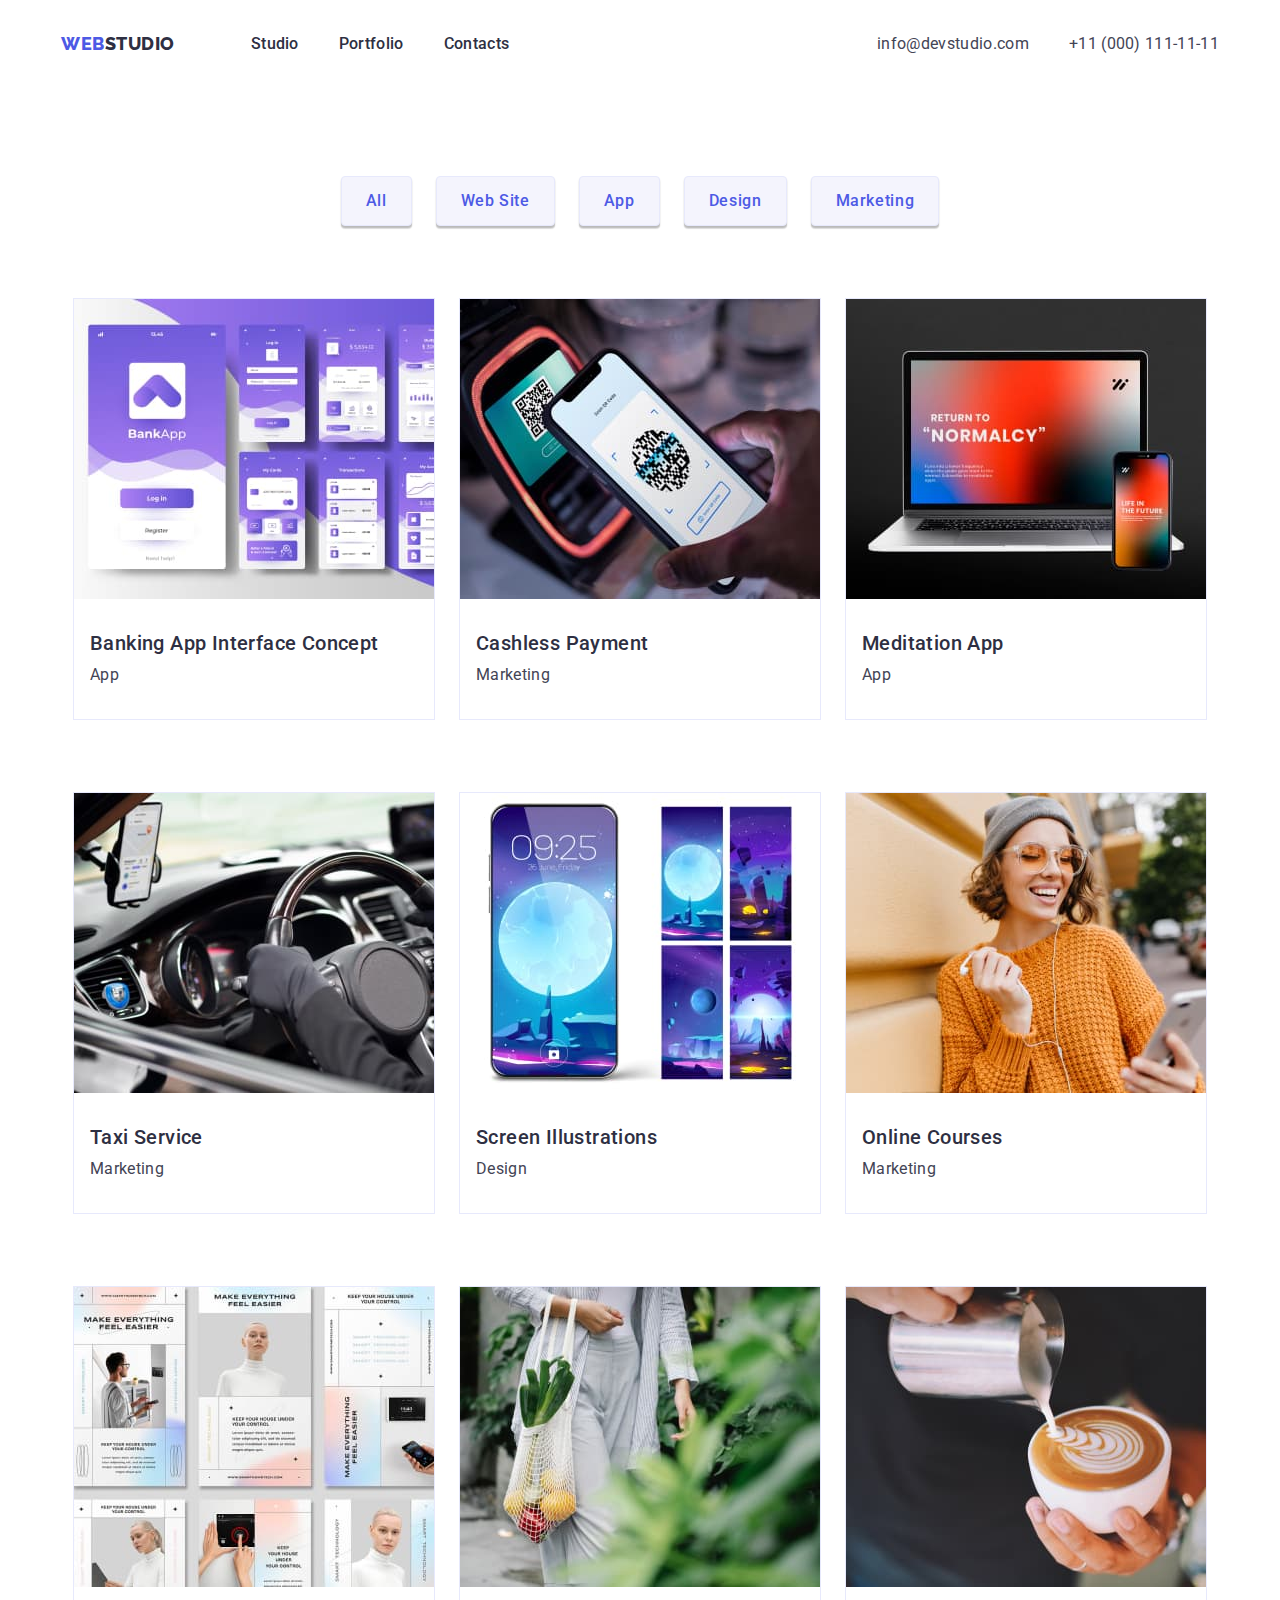
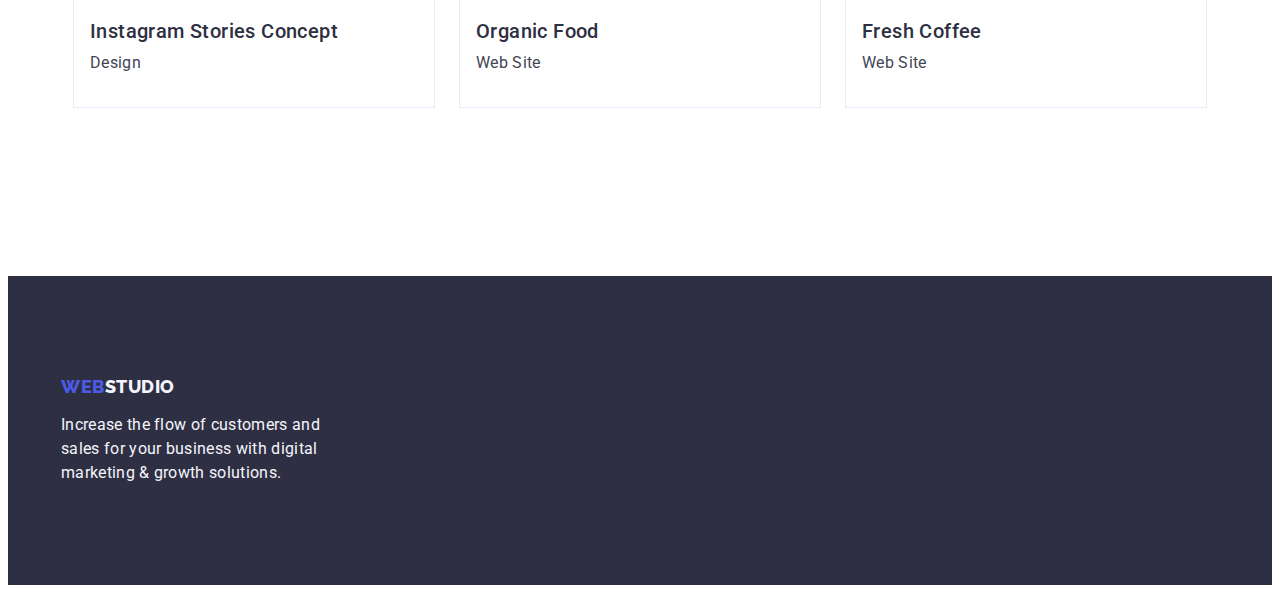
==== portfolio.html @ add3f29f "hw3.1" ====
<!DOCTYPE html>
<html lang="en">
  <head>
    <meta charset="UTF-8" />
    <meta http-equiv="X-UA-Compatible" content="IE=edge" />
    <meta name="viewport" content="width=device-width, initial-scale=1.0" />
    <title>Portfolio</title>
    <link rel="stylesheet" href="./css/styles.css" />
    <link rel="preconnect" href="https://fonts.googleapis.com" />
    <link rel="preconnect" href="https://fonts.gstatic.com" crossorigin />
    <link
      href="https://fonts.googleapis.com/css2?family=Raleway:wght@800&family=Roboto:wght@400;500;700&display=swap"
      rel="stylesheet"
    />
  </head>
  <body>
    <!--HEADER-->

    <header class="header-section">
      <div class="container header-container">
        <nav class="header-navigation">
          <a href="./index.html" class="header-logo-first link logo-title"
            >Web
            <span class="header-logo-second link logo-title">Studio</span></a
          >
          <ul class="nav-list list">
            <li class="nav-item">
              <a class="header-link link" href="./index.html">Studio</a>
            </li>
            <li class="nav-item">
              <a class="header-link link" href="./portfolio.html">Portfolio</a>
            </li>
            <li class="nav-item">
              <a class="header-link link" href="">Contacts</a>
            </li>
          </ul>
        </nav>
        <address class="address">
          <ul class="address-list list">
            <li class="address-item">
              <a class="address-link link" href="mailto:info@devstudio.com"
                >info@devstudio.com</a
              >
            </li>
            <li class="address-item">
              <a class="address-link link" href="tel:+110001111111"
                >+11 (000) 111-11-11</a
              >
            </li>
          </ul>
        </address>
      </div>
    </header>
    <main>
      <!-- MENU BUTTON -->

      <section class="section-btn">
        <div class="container btn-container">
          <h1 class="headline visually-hidden">PORTFOLIO</h1>
          <ul class="btn-list list">
            <li class="btn-item">
              <button type="button" class="btn-portfolio">All</button>
            </li>
            <li class="btn-item">
              <button type="button" class="btn-portfolio">Web Site</button>
            </li>
            <li class="btn-item">
              <button type="button" class="btn-portfolio">App</button>
            </li>
            <li class="btn-item">
              <button type="button" class="btn-portfolio">Design</button>
            </li>
            <li class="btn-item">
              <button type="button" class="btn-portfolio">Marketing</button>
            </li>
          </ul>
        </div>

        <!-- OUR GALLERY -->
        <div class="container gallery-container">
        <ul class="gallery-list list">
            <li class="gallery-item">
              <a class="gallery-link link" href=""
                ><img
                  src="./images/gallery/banking-app-interface-concept.jpg"
                  alt="App interface"
                  width="360"
                  height="300"
                />
                <h2 class="gallery-title">Banking App Interface Concept</h2>
                <p class="gallery-text">App</p></a
              >
            </li>
            <li class="gallery-item">
              <a class="gallery-link link" href=""
                ><img
                  src="./images/gallery/cashless-payment.jpg"
                  alt="Phone scans code for payment"
                  width="360"
                  height="300"
                />
                <h2 class="gallery-title">Cashless Payment</h2>
                <p class="gallery-text">Marketing</p></a
              >
            </li>
            <li class="gallery-item">
              <a class="gallery-link link" href=""
                ><img
                  src="./images/gallery/meditation-app.jpg"
                  alt="Demonstration of the application on a laptop and phone"
                  width="360"
                  height="300"
                />
                <h2 class="gallery-title">Meditation App</h2>
                <p class="gallery-text">App</p></a
              >
            </li>
            <li class="gallery-item">
              <a class="gallery-link link" href=""
                ><img
                  src="./images/gallery/taxi-service.jpg"
                  alt="Taxi driver uses app on phone"
                  width="360"
                  height="300"
                />
                <h2 class="gallery-title">Taxi Service</h2>
                <p class="gallery-text">Marketing</p></a
              >
            </li>
            <li class="gallery-item">
              <a class="gallery-link link" href=""
                ><img
                  src="./images/gallery/screen-illustrations.jpg"
                  alt="Screen illustrations"
                  width="360"
                  height="300"
                />
                <h2 class="gallery-title">Screen Illustrations</h2>
                <p class="gallery-text">Design</p></a
              >
            </li>
            <li class="gallery-item">
              <a class="gallery-link link" href=""
                ><img
                  src="./images/gallery/online-courses.jpg"
                  alt="Joyful girl watching online courses on her phone"
                  width="360"
                  height="300"
                />
                <h2 class="gallery-title">Online Courses</h2>
                <p class="gallery-text">Marketing</p></a
              >
            </li>
            <li class="gallery-item">
              <a class="gallery-link link" href=""
                ><img
                  src="./images/gallery/instagram-stories-concept.jpg"
                  alt="Concept display of instagram stories"
                  width="360"
                  height="300"
                />
                <h2 class="gallery-title">Instagram Stories Concept</h2>
                <p class="gallery-text">Design</p></a
              >
            </li>
            <li class="gallery-item">
              <a class="gallery-link link" href=""
                ><img
                  src="./images/gallery/organic-food.jpg"
                  alt="Girl carrying fresh fruit"
                  width="360"
                  height="300"
                />
                <h2 class="gallery-title">Organic Food</h2>
                <p class="gallery-text">Web Site</p></a
              >
            </li>
            <li class="gallery-item">
              <a class="gallery-link link" href=""
                ><img
                  src="./images/gallery/fresh-coffee.jpg"
                  alt="Barista creates a coffee masterpiece"
                  width="360"
                  height="300"
                />
                <h2 class="gallery-title">Fresh Coffee</h2>
                <p class="gallery-text">Web Site</p></a
              >
            </li>
          </div>
        </ul>
      </section>
    </main>

    <!--FOOTER-->

    <footer class="footer-section">
      <div class="container footer-container">
        <a href="./index.html" class="footer-logo-first link logo-title"
          >Web<span class="footer-logo-second link logo-title">Studio</span></a
        >
        <p class="footer-text">
          Increase the flow of customers and sales for your business with
          digital marketing & growth solutions.
        </p>
      </div>
    </footer>
  </body>
</html>
---- css/styles.css ----
body {
  font-family: "Roboto", sans-serif;
  color: #434455;
  background-color: #ffffff;
}

p,
h1,
h2,
h3,
h4,
h5,
h6 {
  margin: 0;
}

ul,
ol {
  margin: 0;
  padding: 0;
}

img {
  display: block;
  max-width: 100%;
  height: auto;
}

:root {
  --title-color: #2e2f42;
  --first-main-color: #4d5ae5;
  --second-main-color: #404bbf;
  --white-color: #f4f4fd;
  --tipical-line-height: 1.5;
}

.list {
  list-style: none;
}

.link {
  text-decoration: none;
}

.btn-hero {
  min-width: 169px;
  height: 56px;
  border-radius: 4px;
  display: block;
  margin-left: auto;
  margin-right: auto;

  font-family: inherit;
  font-weight: 500;
  font-size: 16px;
  line-height: var(--tipical-line-height);
  letter-spacing: 0.04em;
  color: #ffffff;
  background: var(--first-main-color);
  cursor: pointer;
  box-shadow: 0px 4px 4px rgba(0, 0, 0, 0.15);
}

.btn-hero:hover,
.btn-hero:focus {
  background: var(--second-main-color);
}

.btn-portfolio {
  border-radius: 4px;
  display: block;
  margin-left: auto;
  margin-right: auto;
  font-family: inherit;
  font-weight: 500;
  font-size: 16px;
  justify-content: center;
  align-items: center;
  padding: 12px 24px;

  line-height: var(--tipical-line-height);
  letter-spacing: 0.04em;
  color: var(--first-main-color);
  background: var(--white-color);
  cursor: pointer;
  box-shadow: 0px 3px 1px rgba(0, 0, 0, 0.1), 0px 2px 1px rgba(0, 0, 0, 0.08),
    0px 2px 2px rgba(0, 0, 0, 0.12);
  border-radius: 4px;
  border: 1px solid #e7e9fc;
}

.btn-portfolio:hover,
.btn-portfolio:focus {
  color: #ffffff;
  background: var(--second-main-color);
}

.logo-title {
  font-family: "Raleway", sans-serif;
  font-style: normal;
  font-weight: 800;
  font-size: 18px;
  line-height: 1.17;
  display: flex;
  align-items: center;
  letter-spacing: 0.03em;
  text-transform: uppercase;
}

.header-logo-first {
  color: var(--first-main-color);
}

.header-logo-second {
  color: var(--title-color);
}
.footer-logo-first {
  color: var(--first-main-color);
}
.footer-logo-second {
  color: var(--white-color);
}

.visually-hidden {
  position: absolute;
  width: 1px;
  height: 1px;
  margin: -1px;
  border: 0;
  padding: 0;
  white-space: nowrap;
  clip-path: inset(100%);
  clip: rect(0 0 0 0);
  overflow: hidden;
}

.container {
  width: 1158px;
  padding-left: 15px;
  padding-right: 15px;
  margin: 0 auto;

  /* outline: 2px solid red; */
}

/*-----HEADER-----*/

.header-section {
}

.header-container {
  display: flex;
  align-items: center;
}
.header-navigation {
  display: flex;
  align-items: center;
}
.nav-list {
  display: flex;
  align-items: center;
  margin-left: 76px;
}
.nav-item:not(:last-child) {
  margin-right: 40px;
}
.header-link {
  display: flex;
  padding-top: 24px;
  padding-bottom: 24px;

  font-weight: 500;
  line-height: var(--tipical-line-height);
  letter-spacing: 0.02em;
  color: var(--title-color);
}

.header-link:hover,
.header-link:focus {
  color: var(--second-main-color);
}
.address {
  display: flex;
  margin-left: auto;
  font-style: normal;
}
.address-list {
  display: flex;
}
.address-item:not(:last-child) {
  margin-right: 40px;
}
.address-item {
}
.address-link {
  padding-top: 24px;
  padding-bottom: 24px;

  font-family: inherit;
  font-style: normal;
  font-weight: 400;
  font-size: 16px;
  line-height: var(--tipical-line-height);
  letter-spacing: 0.02em;
  color: inherit;
}
.address-link:hover,
.address-link:focus {
  color: var(--second-main-color);
}

/*-----FOOTER-----*/

.footer-section {
  padding-top: 100px;
  padding-bottom: 100px;

  background: var(--title-color);
}
.footer-container {
  display: flex;
  flex-direction: column;
}

.footer-text {
  max-width: 264px;
  margin-top: 16px;

  line-height: var(--tipical-line-height);
  letter-spacing: 0.02em;
  color: var(--white-color);
}

/*-----HERO-----*/

.section-hero {
  padding-top: 188px;
  padding-bottom: 188px;

  align-items: center;
  background: var(--title-color);
}
.hero-container {
}

.headline {
  margin-bottom: 48px;
  margin-left: auto;
  margin-right: auto;
  max-width: 496px;

  font-size: 56px;
  line-height: 1.07;
  text-align: center;
  letter-spacing: 0.02em;
  color: #ffffff;
}

/*-----OUR PRINCIPLES AND PRIORITIES-----*/

.section-principles {
  padding-top: 120px;
}
.principles-container {
  display: flex;
}
.principles-list {
  display: flex;
  gap: 24px;
}
.principles-item {
}
.page-subtitle {
  margin-bottom: 8px;

  font-weight: 500;
  font-size: 20px;
  line-height: 1.2;
  letter-spacing: 0.02em;
  color: var(--title-color);
}

.principles-text {
  width: 264px;
  line-height: var(--tipical-line-height);
  letter-spacing: 0.02em;
}

/*-----OUR PRODUCTS-----*/

.product-section {
  padding-top: 120px;
  padding-bottom: 120px;
}
.product-container {
}
.body-title {
  margin-bottom: 72px;

  font-size: 36px;
  line-height: 1.11;
  text-align: center;
  letter-spacing: 0.02em;
  text-transform: capitalize;
  color: var(--title-color);
}
.product-list {
  display: flex;
  gap: 24px;
}
.product-item {
  width: calc((100% - 48px) / 3);
}

/*-----OUR TEAM-----*/

.team-section {
  padding-top: 120px;
  padding-bottom: 120px;

  background: var(--white-color);
}
.team-container {
}

.team-list {
  display: flex;
  gap: 24px;
}
.team-item {
  background-color: #ffffff;
  width: calc((100% - 72px) / 4);
}
.team-title {
  padding-top: 32px;
  margin-bottom: 8px;

  font-weight: 500;
  font-size: 20px;
  text-align: center;
  line-height: 1.2;
  letter-spacing: 0.02em;
  color: var(--title-color);
}

.team-text {
  padding-bottom: 32px;

  line-height: var(--tipical-line-height);
  text-align: center;
  letter-spacing: 0.02em;
}

/*-----MENU BUTTON-----*/

.section-btn {
}
.filter-title {
}
.btn-container {
  padding-top: 96px;
  padding-bottom: 72px;
}
.btn-list {
  display: flex;
  gap: 24px;
  list-style: none;
  justify-content: center;
  align-items: center;
}
.btn-item {
}

/*-----OUR GALLERY-----*/

.gallery-container {
  display: flex;
  padding-bottom: 120px;
}
.gallery-list {
  display: flex;
  flex-wrap: wrap;
  gap: 24px;
  justify-content: center;
}
.gallery-item {
  margin-bottom: 48px;
  border: 1px solid #e7e9fc;
}
.gallery-link {
  margin-bottom: 32px;
}

.gallery-title {
  padding-top: 32px;
  margin-bottom: 8px;
  padding-left: 16px;
  font-weight: 500;
  font-size: 20px;
  line-height: 1.2;
  letter-spacing: 0.02em;
  color: var(--title-color);
}

.gallery-text {
  margin-bottom: 32px;
  padding-left: 16px;
  line-height: var(--tipical-line-height);
  letter-spacing: 0.02em;
  color: #434455;
}
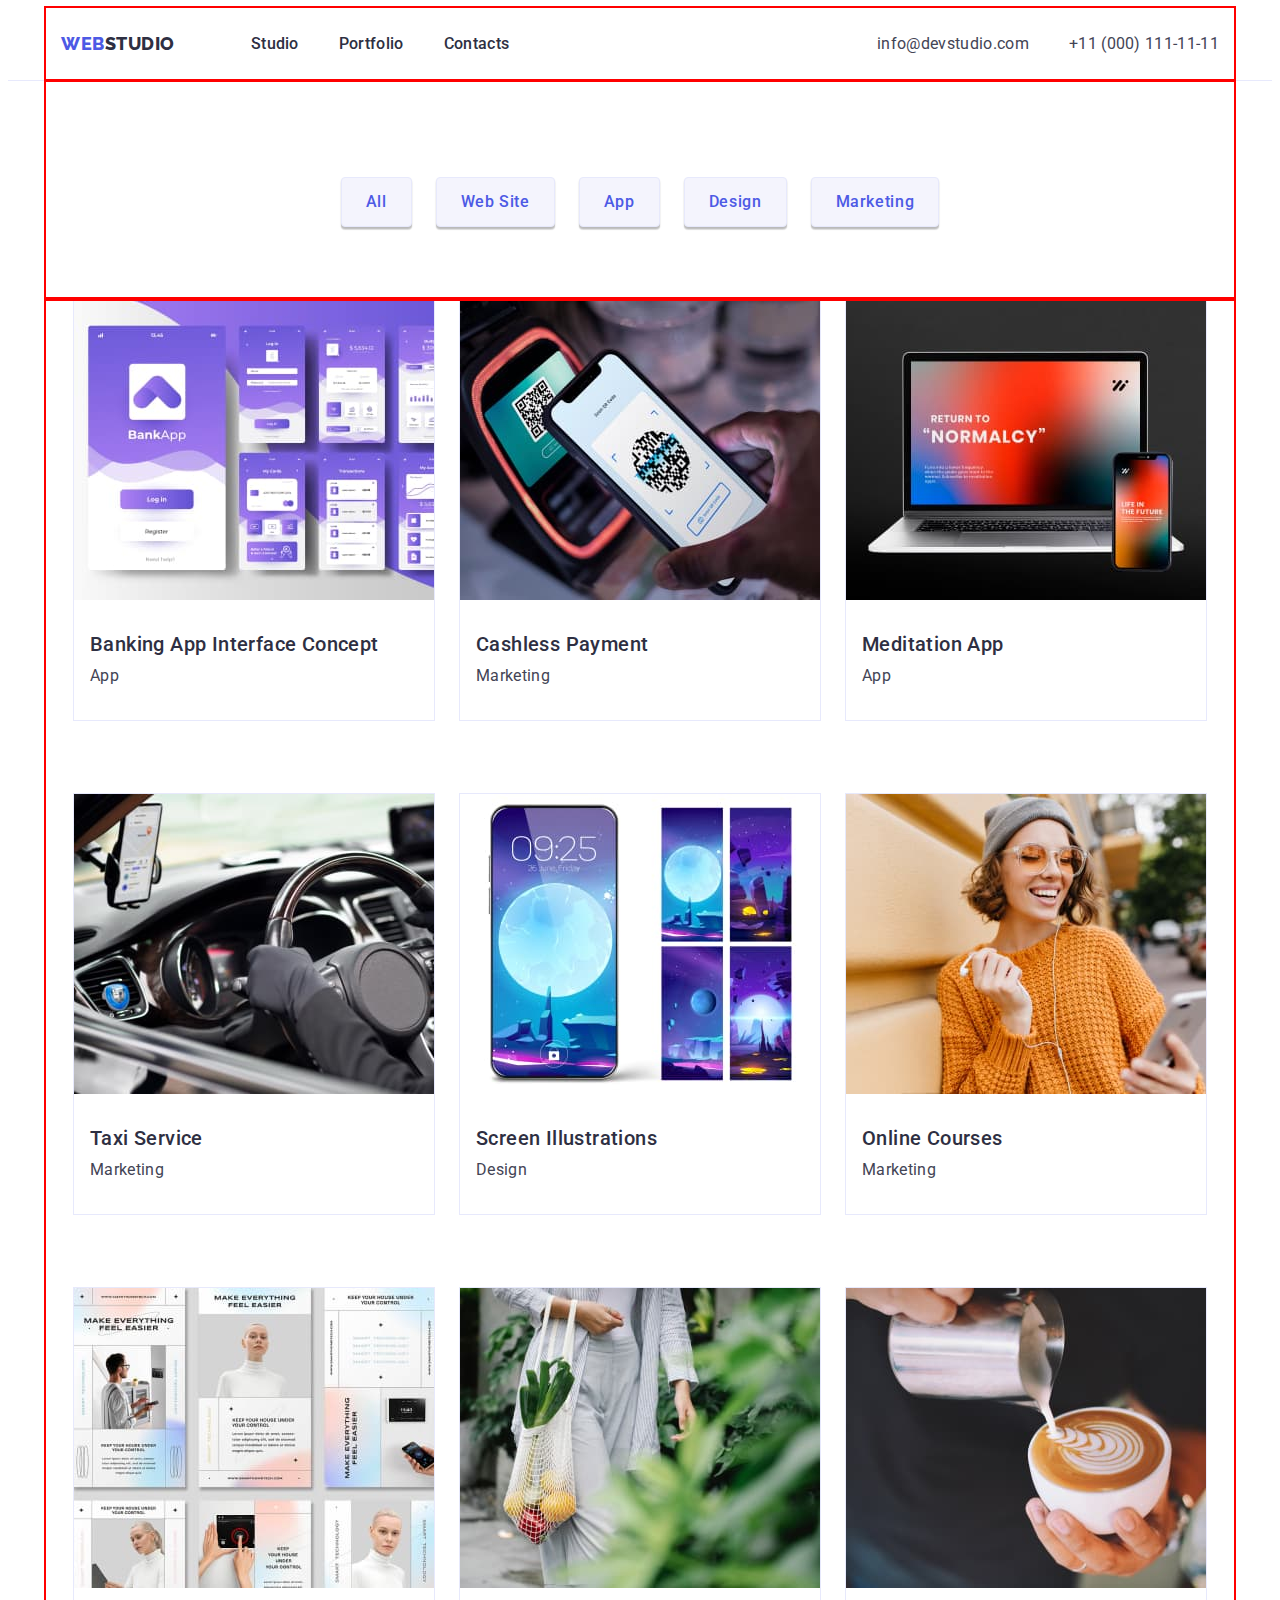
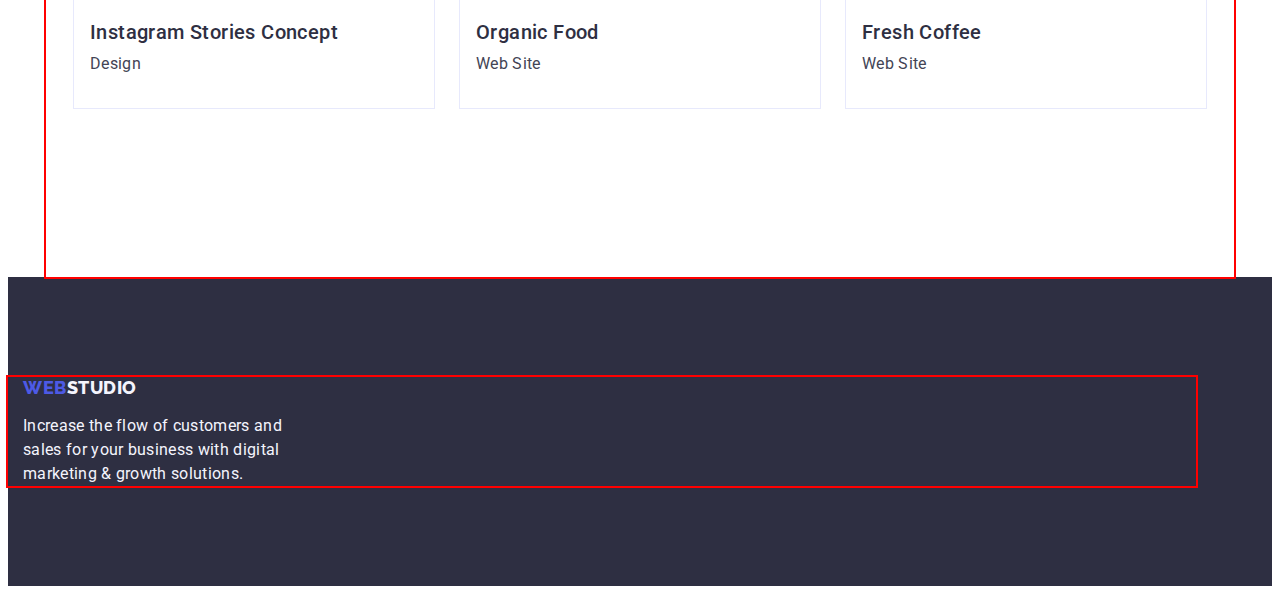
==== commit f1488b00: "hw3.2" ====
--- a/portfolio.html
+++ b/portfolio.html
@@ -4,7 +4,14 @@
     <meta charset="UTF-8" />
     <meta http-equiv="X-UA-Compatible" content="IE=edge" />
     <meta name="viewport" content="width=device-width, initial-scale=1.0" />
-    <title>Portfolio</title>
+    <title>WebStudio</title>
+    <link
+      rel="stylesheet"
+      href="https://cdnjs.cloudflare.com/ajax/libs/modern-normalize/2.0.0/modern-normalize.min.css"
+      integrity="sha512-4xo8blKMVCiXpTaLzQSLSw3KFOVPWhm/TRtuPVc4WG6kUgjH6J03IBuG7JZPkcWMxJ5huwaBpOpnwYElP/m6wg=="
+      crossorigin="anonymous"
+      referrerpolicy="no-referrer"
+    />
     <link rel="stylesheet" href="./css/styles.css" />
     <link rel="preconnect" href="https://fonts.googleapis.com" />
     <link rel="preconnect" href="https://fonts.gstatic.com" crossorigin />
@@ -78,7 +85,7 @@
 
         <!-- OUR GALLERY -->
         <div class="container gallery-container">
-        <ul class="gallery-list list">
+          <ul class="gallery-list list">
             <li class="gallery-item">
               <a class="gallery-link link" href=""
                 ><img
@@ -187,8 +194,8 @@
                 <p class="gallery-text">Web Site</p></a
               >
             </li>
-          </div>
-        </ul>
+          </ul>
+        </div>
       </section>
     </main>
 
--- a/css/styles.css
+++ b/css/styles.css
@@ -43,6 +43,7 @@
 }
 
 .btn-hero {
+  border: none;
   min-width: 169px;
   height: 56px;
   border-radius: 4px;
@@ -112,9 +113,11 @@
 }
 
 .header-logo-second {
+  margin-right: 76px;
   color: var(--title-color);
 }
 .footer-logo-first {
+  margin-bottom: 16px;
   color: var(--first-main-color);
 }
 .footer-logo-second {
@@ -140,12 +143,13 @@
   padding-right: 15px;
   margin: 0 auto;
 
-  /* outline: 2px solid red; */
-}
-
-/*-----HEADER-----*/
+  outline: 2px solid red;
+}
+
+/**---------------HEADER-----------------*/
 
 .header-section {
+  border-bottom: 1px solid #e7e9fc;
 }
 
 .header-container {
@@ -159,7 +163,6 @@
 .nav-list {
   display: flex;
   align-items: center;
-  margin-left: 76px;
 }
 .nav-item:not(:last-child) {
   margin-right: 40px;
@@ -209,7 +212,7 @@
   color: var(--second-main-color);
 }
 
-/*-----FOOTER-----*/
+/**---------------FOOTER---------------*/
 
 .footer-section {
   padding-top: 100px;
@@ -218,20 +221,19 @@
   background: var(--title-color);
 }
 .footer-container {
-  display: flex;
+  display: inline-block;
   flex-direction: column;
 }
 
 .footer-text {
   max-width: 264px;
-  margin-top: 16px;
 
   line-height: var(--tipical-line-height);
   letter-spacing: 0.02em;
   color: var(--white-color);
 }
 
-/*-----HERO-----*/
+/**------------------HERO------------------*/
 
 .section-hero {
   padding-top: 188px;
@@ -256,10 +258,11 @@
   color: #ffffff;
 }
 
-/*-----OUR PRINCIPLES AND PRIORITIES-----*/
+/**-----------OUR PRINCIPLES AND PRIORITIES-----------*/
 
 .section-principles {
   padding-top: 120px;
+  padding-bottom: 120px;
 }
 .principles-container {
   display: flex;
@@ -286,10 +289,9 @@
   letter-spacing: 0.02em;
 }
 
-/*-----OUR PRODUCTS-----*/
+/**----------------OUR PRODUCTS----------------*/
 
 .product-section {
-  padding-top: 120px;
   padding-bottom: 120px;
 }
 .product-container {
@@ -312,7 +314,7 @@
   width: calc((100% - 48px) / 3);
 }
 
-/*-----OUR TEAM-----*/
+/**-------------------OUR TEAM-------------------*/
 
 .team-section {
   padding-top: 120px;
@@ -328,30 +330,34 @@
   gap: 24px;
 }
 .team-item {
+  border-radius: 0px 0px 4px 4px;
   background-color: #ffffff;
   width: calc((100% - 72px) / 4);
 }
+.name-container {
+  display: flex;
+  flex-direction: column;
+  min-width: 232px;
+  padding: 32px 16px;
+  gap: 24px;
+}
 .team-title {
-  padding-top: 32px;
-  margin-bottom: 8px;
-
   font-weight: 500;
   font-size: 20px;
   text-align: center;
+  margin-bottom: 8px;
   line-height: 1.2;
   letter-spacing: 0.02em;
   color: var(--title-color);
 }
 
 .team-text {
-  padding-bottom: 32px;
-
-  line-height: var(--tipical-line-height);
   text-align: center;
-  letter-spacing: 0.02em;
-}
-
-/*-----MENU BUTTON-----*/
+  line-height: var(--tipical-line-height);
+  letter-spacing: 0.02em;
+}
+
+/**-----------------MENU BUTTON-----------------*/
 
 .section-btn {
 }
@@ -371,7 +377,7 @@
 .btn-item {
 }
 
-/*-----OUR GALLERY-----*/
+/**-----------------OUR GALLERY-----------------*/
 
 .gallery-container {
   display: flex;
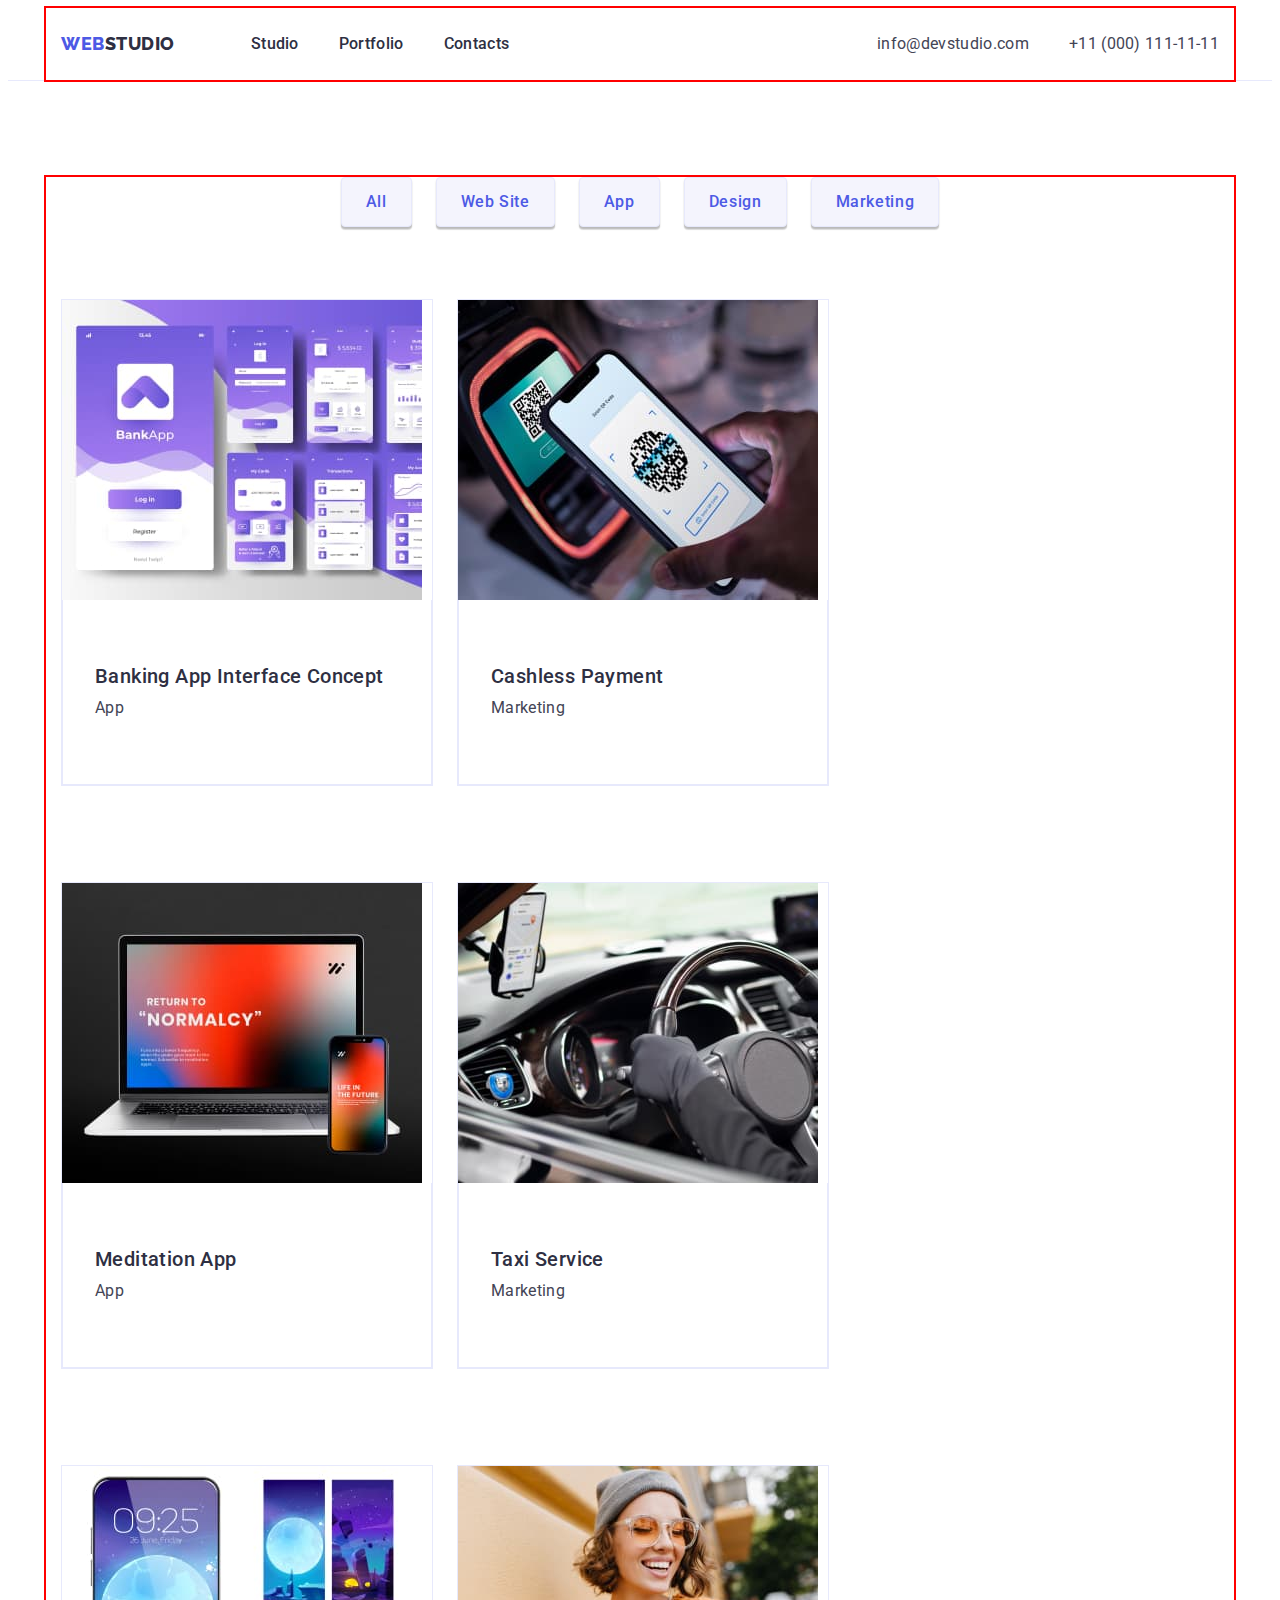
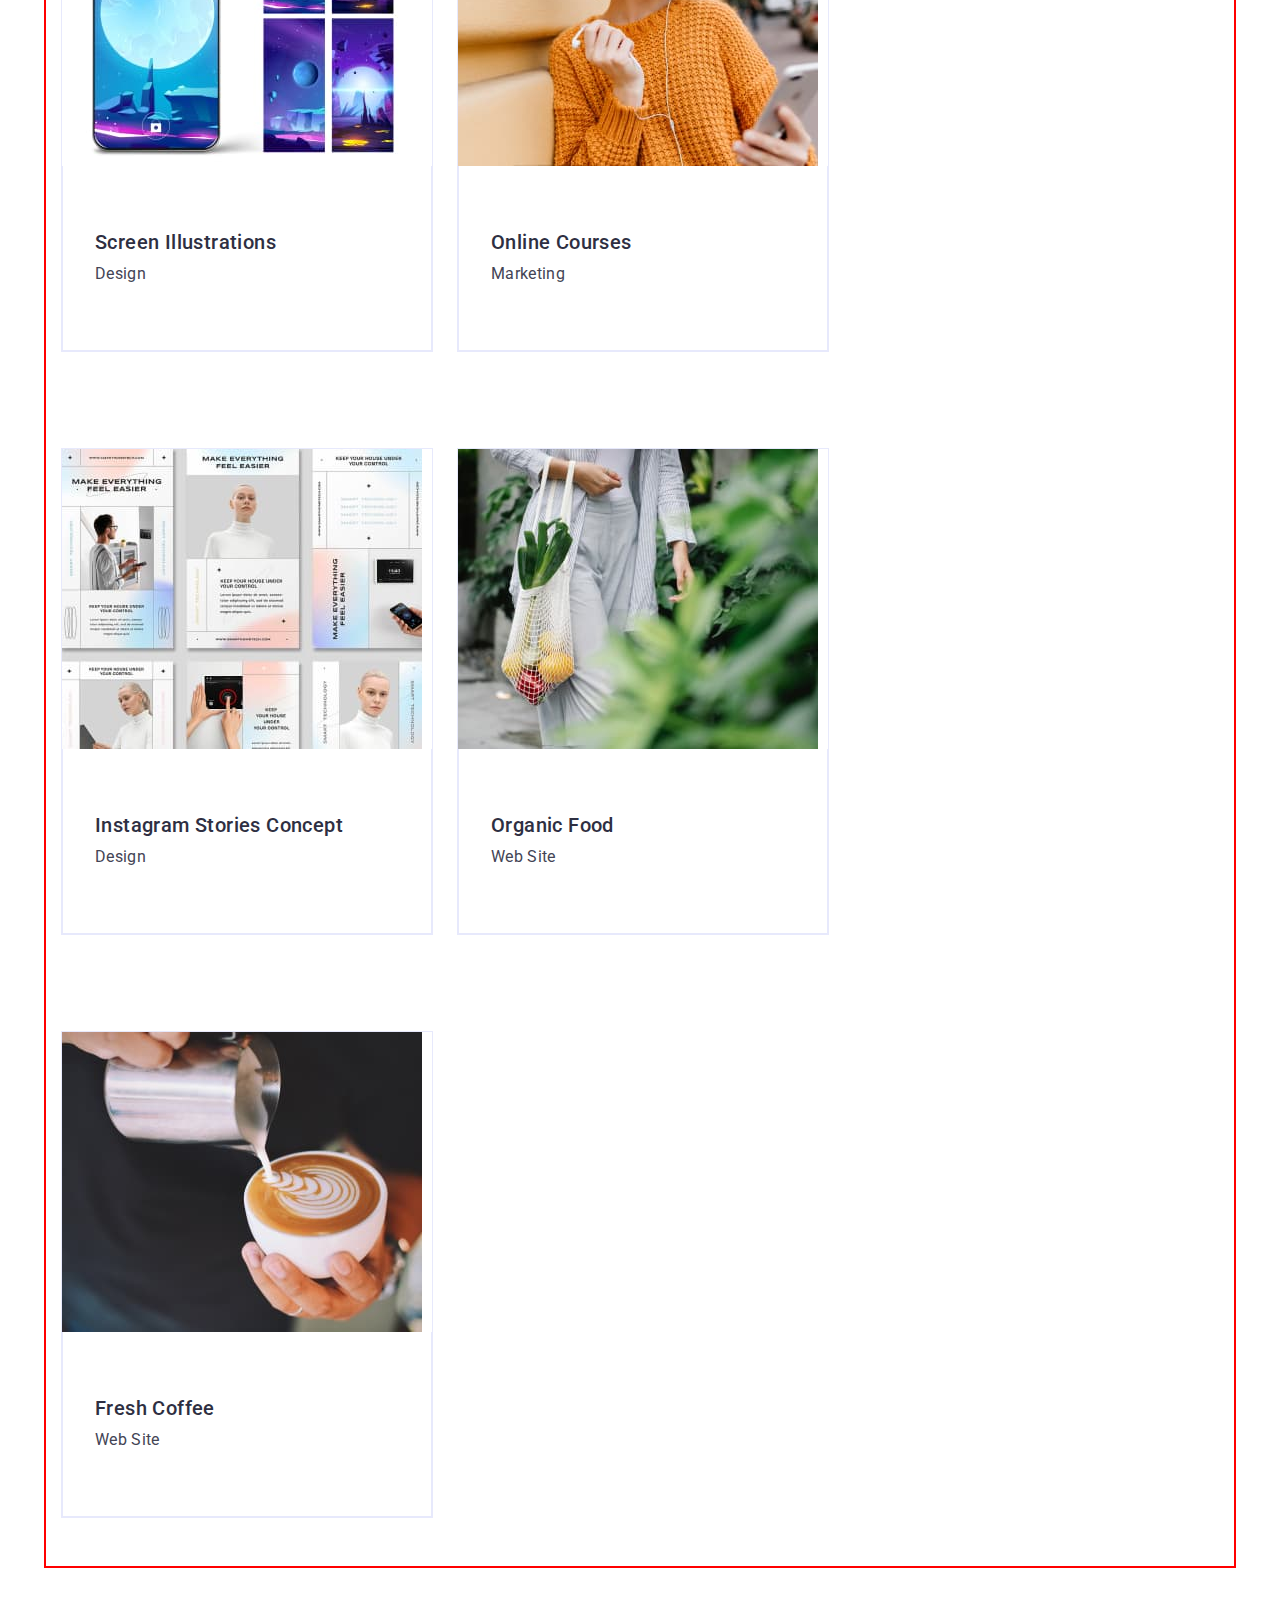
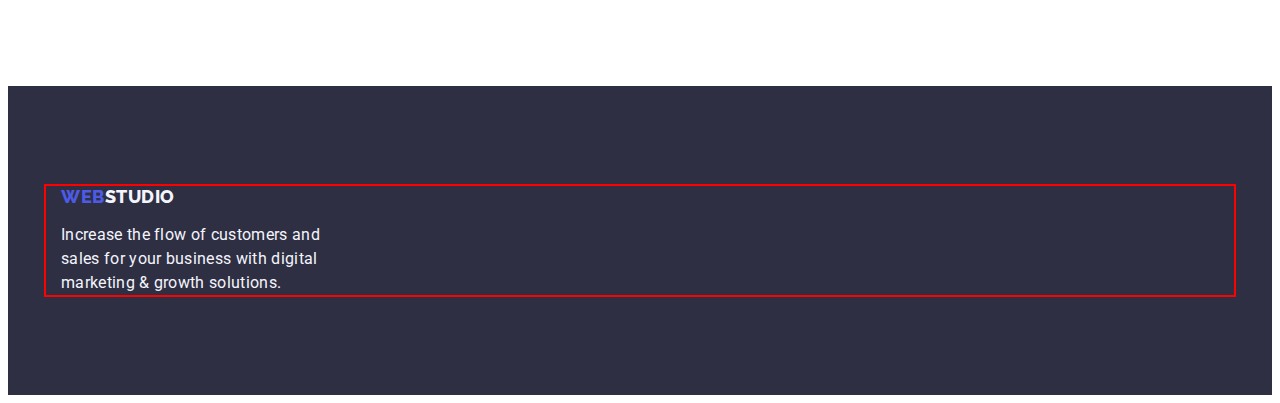
==== commit ddd7b4b6: "hw3.3" ====
--- a/portfolio.html
+++ b/portfolio.html
@@ -61,30 +61,30 @@
     <main>
       <!-- MENU BUTTON -->
 
-      <section class="section-btn">
-        <div class="container btn-container">
-          <h1 class="headline visually-hidden">PORTFOLIO</h1>
-          <ul class="btn-list list">
-            <li class="btn-item">
-              <button type="button" class="btn-portfolio">All</button>
-            </li>
-            <li class="btn-item">
-              <button type="button" class="btn-portfolio">Web Site</button>
-            </li>
-            <li class="btn-item">
-              <button type="button" class="btn-portfolio">App</button>
-            </li>
-            <li class="btn-item">
-              <button type="button" class="btn-portfolio">Design</button>
-            </li>
-            <li class="btn-item">
-              <button type="button" class="btn-portfolio">Marketing</button>
-            </li>
-          </ul>
-        </div>
-
-        <!-- OUR GALLERY -->
-        <div class="container gallery-container">
+      <section class="section-portfoloi">
+        <div class="container">
+          <div class="btn-container">
+            <h1 class="headline visually-hidden">PORTFOLIO</h1>
+            <ul class="btn-list list">
+              <li class="btn-item">
+                <button type="button" class="btn-portfolio">All</button>
+              </li>
+              <li class="btn-item">
+                <button type="button" class="btn-portfolio">Web Site</button>
+              </li>
+              <li class="btn-item">
+                <button type="button" class="btn-portfolio">App</button>
+              </li>
+              <li class="btn-item">
+                <button type="button" class="btn-portfolio">Design</button>
+              </li>
+              <li class="btn-item">
+                <button type="button" class="btn-portfolio">Marketing</button>
+              </li>
+            </ul>
+          </div>
+
+          <!-- OUR GALLERY -->
           <ul class="gallery-list list">
             <li class="gallery-item">
               <a class="gallery-link link" href=""
@@ -94,9 +94,10 @@
                   width="360"
                   height="300"
                 />
-                <h2 class="gallery-title">Banking App Interface Concept</h2>
-                <p class="gallery-text">App</p></a
-              >
+                <div class="container-gallery">
+                  <h2 class="gallery-title">Banking App Interface Concept</h2>
+                  <p class="gallery-text">App</p></a>                  
+                </div>
             </li>
             <li class="gallery-item">
               <a class="gallery-link link" href=""
@@ -106,9 +107,10 @@
                   width="360"
                   height="300"
                 />
-                <h2 class="gallery-title">Cashless Payment</h2>
-                <p class="gallery-text">Marketing</p></a
-              >
+                <div class="container-gallery">
+                  <h2 class="gallery-title">Cashless Payment</h2>
+                  <p class="gallery-text">Marketing</p></a>                  
+                </div>
             </li>
             <li class="gallery-item">
               <a class="gallery-link link" href=""
@@ -118,9 +120,10 @@
                   width="360"
                   height="300"
                 />
-                <h2 class="gallery-title">Meditation App</h2>
-                <p class="gallery-text">App</p></a
-              >
+                <div class="container-gallery">
+                  <h2 class="gallery-title">Meditation App</h2>
+                  <p class="gallery-text">App</p></a>                  
+                </div>
             </li>
             <li class="gallery-item">
               <a class="gallery-link link" href=""
@@ -130,9 +133,10 @@
                   width="360"
                   height="300"
                 />
-                <h2 class="gallery-title">Taxi Service</h2>
-                <p class="gallery-text">Marketing</p></a
-              >
+                <div class="container-gallery">
+                  <h2 class="gallery-title">Taxi Service</h2>
+                  <p class="gallery-text">Marketing</p></a>
+                </div>
             </li>
             <li class="gallery-item">
               <a class="gallery-link link" href=""
@@ -142,9 +146,10 @@
                   width="360"
                   height="300"
                 />
-                <h2 class="gallery-title">Screen Illustrations</h2>
-                <p class="gallery-text">Design</p></a
-              >
+                <div class="container-gallery">
+                  <h2 class="gallery-title">Screen Illustrations</h2>
+                  <p class="gallery-text">Design</p></a>
+                </div>
             </li>
             <li class="gallery-item">
               <a class="gallery-link link" href=""
@@ -154,9 +159,10 @@
                   width="360"
                   height="300"
                 />
-                <h2 class="gallery-title">Online Courses</h2>
-                <p class="gallery-text">Marketing</p></a
-              >
+                <div class="container-gallery">
+                  <h2 class="gallery-title">Online Courses</h2>
+                  <p class="gallery-text">Marketing</p></a>
+                </div>
             </li>
             <li class="gallery-item">
               <a class="gallery-link link" href=""
@@ -166,9 +172,10 @@
                   width="360"
                   height="300"
                 />
-                <h2 class="gallery-title">Instagram Stories Concept</h2>
-                <p class="gallery-text">Design</p></a
-              >
+                <div class="container-gallery">
+                  <h2 class="gallery-title">Instagram Stories Concept</h2>
+                  <p class="gallery-text">Design</p></a>
+                </div>
             </li>
             <li class="gallery-item">
               <a class="gallery-link link" href=""
@@ -178,9 +185,10 @@
                   width="360"
                   height="300"
                 />
-                <h2 class="gallery-title">Organic Food</h2>
-                <p class="gallery-text">Web Site</p></a
-              >
+                <div class="container-gallery">
+                  <h2 class="gallery-title">Organic Food</h2>
+                  <p class="gallery-text">Web Site</p></a>
+                </div>
             </li>
             <li class="gallery-item">
               <a class="gallery-link link" href=""
@@ -190,9 +198,10 @@
                   width="360"
                   height="300"
                 />
-                <h2 class="gallery-title">Fresh Coffee</h2>
-                <p class="gallery-text">Web Site</p></a
-              >
+                <div class="container-gallery">
+                  <h2 class="gallery-title">Fresh Coffee</h2>
+                  <p class="gallery-text">Web Site</p></a>
+                </div>
             </li>
           </ul>
         </div>
--- a/css/styles.css
+++ b/css/styles.css
@@ -32,6 +32,7 @@
   --second-main-color: #404bbf;
   --white-color: #f4f4fd;
   --tipical-line-height: 1.5;
+  --color-btn-white: #e7e9fc;
 }
 
 .list {
@@ -87,13 +88,14 @@
   box-shadow: 0px 3px 1px rgba(0, 0, 0, 0.1), 0px 2px 1px rgba(0, 0, 0, 0.08),
     0px 2px 2px rgba(0, 0, 0, 0.12);
   border-radius: 4px;
-  border: 1px solid #e7e9fc;
+  border: 1px solid var(--color-btn-white);
 }
 
 .btn-portfolio:hover,
 .btn-portfolio:focus {
   color: #ffffff;
   background: var(--second-main-color);
+  border: 1px solid transparent;
 }
 
 .logo-title {
@@ -106,6 +108,7 @@
   align-items: center;
   letter-spacing: 0.03em;
   text-transform: uppercase;
+  margin-right: 76px;
 }
 
 .header-logo-first {
@@ -113,14 +116,17 @@
 }
 
 .header-logo-second {
-  margin-right: 76px;
+  margin: 0 auto;
   color: var(--title-color);
 }
 .footer-logo-first {
-  margin-bottom: 16px;
+  display: inline-block;
+  margin: 0 0 16px 0;
   color: var(--first-main-color);
 }
 .footer-logo-second {
+  display: inline-block;
+  margin: 0;
   color: var(--white-color);
 }
 
@@ -221,7 +227,7 @@
   background: var(--title-color);
 }
 .footer-container {
-  display: inline-block;
+  display: flex;
   flex-direction: column;
 }
 
@@ -238,8 +244,8 @@
 .section-hero {
   padding-top: 188px;
   padding-bottom: 188px;
-
-  align-items: center;
+  align-items: center;
+
   background: var(--title-color);
 }
 .hero-container {
@@ -337,11 +343,12 @@
 .name-container {
   display: flex;
   flex-direction: column;
+  align-items: center;
   min-width: 232px;
   padding: 32px 16px;
-  gap: 24px;
 }
 .team-title {
+  display: flex;
   font-weight: 500;
   font-size: 20px;
   text-align: center;
@@ -352,6 +359,7 @@
 }
 
 .team-text {
+  display: flex;
   text-align: center;
   line-height: var(--tipical-line-height);
   letter-spacing: 0.02em;
@@ -359,44 +367,49 @@
 
 /**-----------------MENU BUTTON-----------------*/
 
-.section-btn {
+.section-portfoloi {
+  padding-top: 96px;
+  padding-bottom: 120px;
 }
 .filter-title {
 }
 .btn-container {
-  padding-top: 96px;
-  padding-bottom: 72px;
 }
 .btn-list {
   display: flex;
-  gap: 24px;
-  list-style: none;
-  justify-content: center;
-  align-items: center;
-}
-.btn-item {
-}
-
-/**-----------------OUR GALLERY-----------------*/
-
-.gallery-container {
-  display: flex;
-  padding-bottom: 120px;
-}
-.gallery-list {
-  display: flex;
-  flex-wrap: wrap;
   gap: 24px;
   justify-content: center;
+  align-items: center;
+  margin-bottom: 72px;
+}
+.btn-item {
+}
+
+/**-----------------OUR GALLERY-----------------*/
+
+.gallery-container {
+  display: flex;
+  padding-bottom: 120px;
+}
+.gallery-list {
+  display: flex;
+  flex-wrap: wrap;
+  column-gap: 24px;
+  row-gap: 48px;
 }
 .gallery-item {
+  width: calc((100% - 48px) / 3);
   margin-bottom: 48px;
-  border: 1px solid #e7e9fc;
+  border: 1px solid var(--color-btn-white);
 }
 .gallery-link {
   margin-bottom: 32px;
 }
-
+.container-gallery {
+  padding: 32px 16px;
+  border: 1px solid var(--color-btn-white);
+  border-top: none;
+}
 .gallery-title {
   padding-top: 32px;
   margin-bottom: 8px;
